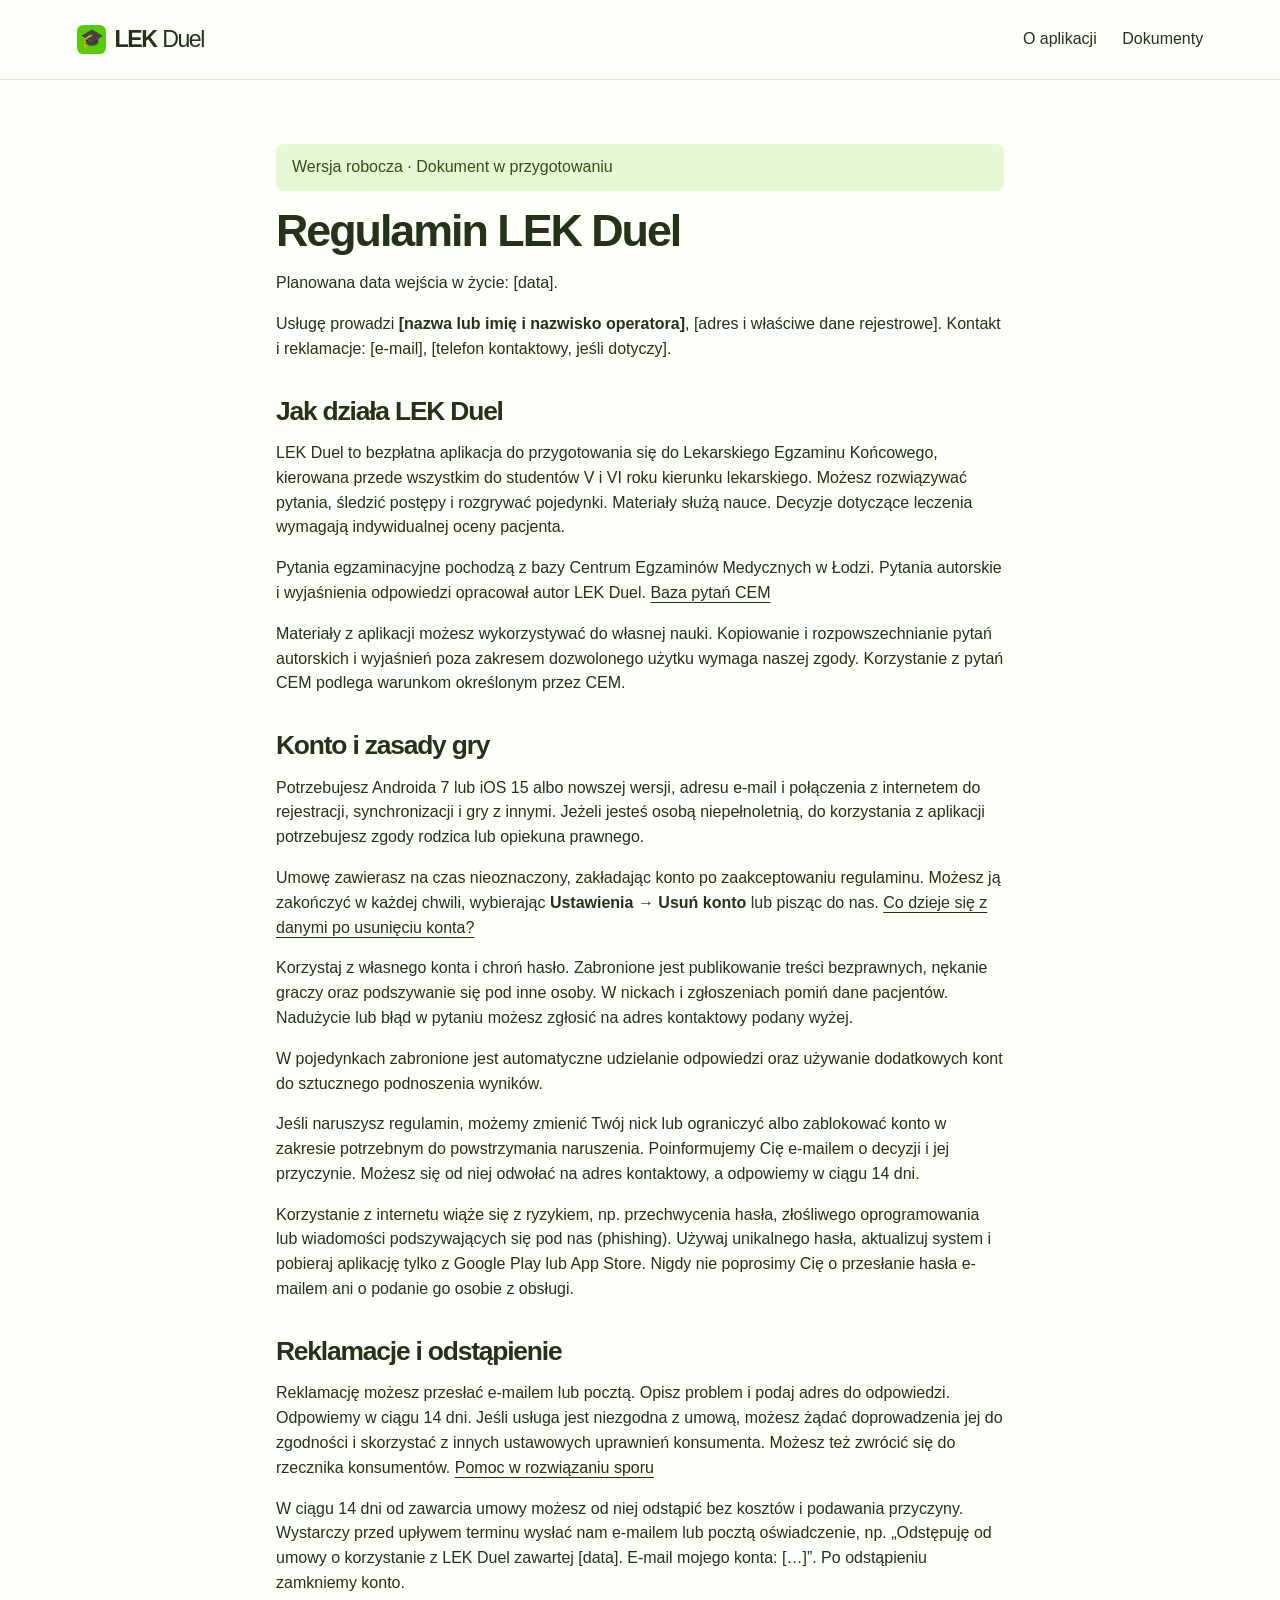
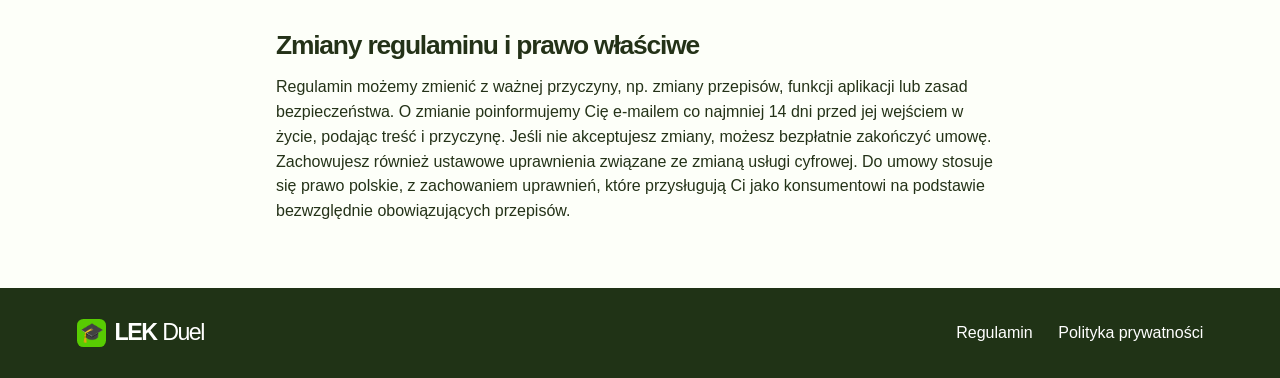
==== regulamin/index.html @ 05bb4e0e "move to main dir" ====
<!doctype html><html lang="pl"><head><meta charset="utf-8"><meta name="viewport" content="width=device-width,initial-scale=1"><title>Regulamin | LEK Duel</title><meta name="description" content="LEK Duel — pytania, powtórki i pojedynki w przygotowaniach do Lekarskiego Egzaminu Końcowego."><link rel="stylesheet" href="../style.css"></head><body><header><a class="brand" href="../index.html" aria-label="LEK Duel — strona główna"><i aria-hidden="true">🎓</i> LEK <b>Duel</b></a><nav aria-label="Nawigacja"><a href="../index.html#aplikacja">O aplikacji</a><a href="../index.html#dokumenty">Dokumenty</a></nav></header><main class="document"><p class="notice">Wersja robocza · Dokument w przygotowaniu</p>
<h1>Regulamin LEK Duel</h1>
<p>Planowana data wejścia w życie: [data].</p>
<p>Usługę prowadzi <strong>[nazwa lub imię i nazwisko operatora]</strong>, [adres i właściwe dane rejestrowe]. Kontakt i reklamacje: [e-mail], [telefon kontaktowy, jeśli dotyczy].</p>
<h2>Jak działa LEK Duel</h2>
<p>LEK Duel to bezpłatna aplikacja do przygotowania się do Lekarskiego Egzaminu Końcowego, kierowana przede wszystkim do studentów V i VI roku kierunku lekarskiego. Możesz rozwiązywać pytania, śledzić postępy i rozgrywać pojedynki. Materiały służą nauce. Decyzje dotyczące leczenia wymagają indywidualnej oceny pacjenta.</p>
<p>Pytania egzaminacyjne pochodzą z bazy Centrum Egzaminów Medycznych w Łodzi. Pytania autorskie i wyjaśnienia odpowiedzi opracował autor LEK Duel. <a href="https://cem.edu.pl/lek_testy.php">Baza pytań CEM</a></p>
<p>Materiały z aplikacji możesz wykorzystywać do własnej nauki. Kopiowanie i rozpowszechnianie pytań autorskich i wyjaśnień poza zakresem dozwolonego użytku wymaga naszej zgody. Korzystanie z pytań CEM podlega warunkom określonym przez CEM.</p>
<h2>Konto i zasady gry</h2>
<p>Potrzebujesz Androida 7 lub iOS 15 albo nowszej wersji, adresu e-mail i połączenia z internetem do rejestracji, synchronizacji i gry z innymi. Jeżeli jesteś osobą niepełnoletnią, do korzystania z aplikacji potrzebujesz zgody rodzica lub opiekuna prawnego.</p>
<p>Umowę zawierasz na czas nieoznaczony, zakładając konto po zaakceptowaniu regulaminu. Możesz ją zakończyć w każdej chwili, wybierając <strong>Ustawienia → Usuń konto</strong> lub pisząc do nas. <a href="../prywatnosc/index.html#usun-konto">Co dzieje się z danymi po usunięciu konta?</a></p>
<p>Korzystaj z własnego konta i chroń hasło. Zabronione jest publikowanie treści bezprawnych, nękanie graczy oraz podszywanie się pod inne osoby. W nickach i zgłoszeniach pomiń dane pacjentów. Nadużycie lub błąd w pytaniu możesz zgłosić na adres kontaktowy podany wyżej.</p>
<p>W pojedynkach zabronione jest automatyczne udzielanie odpowiedzi oraz używanie dodatkowych kont do sztucznego podnoszenia wyników.</p>
<p>Jeśli naruszysz regulamin, możemy zmienić Twój nick lub ograniczyć albo zablokować konto w zakresie potrzebnym do powstrzymania naruszenia. Poinformujemy Cię e-mailem o decyzji i jej przyczynie. Możesz się od niej odwołać na adres kontaktowy, a odpowiemy w ciągu 14 dni.</p>
<p>Korzystanie z internetu wiąże się z ryzykiem, np. przechwycenia hasła, złośliwego oprogramowania lub wiadomości podszywających się pod nas (phishing). Używaj unikalnego hasła, aktualizuj system i pobieraj aplikację tylko z Google Play lub App Store. Nigdy nie poprosimy Cię o przesłanie hasła e-mailem ani o podanie go osobie z obsługi.</p>
<h2>Reklamacje i odstąpienie</h2>
<p>Reklamację możesz przesłać e-mailem lub pocztą. Opisz problem i podaj adres do odpowiedzi. Odpowiemy w ciągu 14 dni. Jeśli usługa jest niezgodna z umową, możesz żądać doprowadzenia jej do zgodności i skorzystać z innych ustawowych uprawnień konsumenta. Możesz też zwrócić się do rzecznika konsumentów. <a href="https://polubowne.uokik.gov.pl/">Pomoc w rozwiązaniu sporu</a></p>
<p>W ciągu 14 dni od zawarcia umowy możesz od niej odstąpić bez kosztów i podawania przyczyny. Wystarczy przed upływem terminu wysłać nam e-mailem lub pocztą oświadczenie, np. „Odstępuję od umowy o korzystanie z LEK Duel zawartej [data]. E-mail mojego konta: […]”. Po odstąpieniu zamkniemy konto.</p>
<h2>Zmiany regulaminu i prawo właściwe</h2>
<p>Regulamin możemy zmienić z ważnej przyczyny, np. zmiany przepisów, funkcji aplikacji lub zasad bezpieczeństwa. O zmianie poinformujemy Cię e-mailem co najmniej 14 dni przed jej wejściem w życie, podając treść i przyczynę. Jeśli nie akceptujesz zmiany, możesz bezpłatnie zakończyć umowę. Zachowujesz również ustawowe uprawnienia związane ze zmianą usługi cyfrowej. Do umowy stosuje się prawo polskie, z zachowaniem uprawnień, które przysługują Ci jako konsumentowi na podstawie bezwzględnie obowiązujących przepisów.</p>
</main><footer><a class="brand" href="../index.html" aria-label="LEK Duel — strona główna"><i aria-hidden="true">🎓</i> LEK <b>Duel</b></a><div><a href="../regulamin/index.html">Regulamin</a><a href="../prywatnosc/index.html">Polityka prywatności</a></div></footer></body></html>
---- style.css ----
:root{--ink:#243218;--green:#367300;--lime:#58cc02;color:var(--ink);font:100%/1.55 Inter,"Segoe UI",sans-serif}*{box-sizing:border-box}body{margin:0;background:#fdfff9}header,footer,.hero,#aplikacja,#dokumenty{padding-inline:max(6vw,calc((100vw - 1170px)/2))}header,footer,nav,footer div{display:flex;align-items:center;justify-content:space-between;gap:1.6rem}header{min-height:80px;border-bottom:1px solid #dbe8cd}a{color:inherit;text-underline-offset:4px}nav a,.brand,footer a{text-decoration:none}a:hover{text-decoration:underline}a:focus-visible,button:focus-visible{outline:3px solid #db8100;outline-offset:4px}.brand{display:inline-flex;gap:.25em;align-items:center;white-space:nowrap;font-size:1.45rem;font-weight:800;letter-spacing:-.065em}.brand b{font-weight:450}.brand i{background:var(--lime);color:var(--ink);border-radius:.4rem;font:1.2rem/1.8rem system-ui;text-align:center;width:1.8rem;margin-right:.2rem}.hero{display:grid;grid-template-columns:1.1fr 1fr;gap:5%;align-items:center;padding-block:5rem}.kicker{font-size:.76rem;font-weight:750;letter-spacing:.15em;color:var(--green);margin:0 0 1rem}h1,h2,h3{letter-spacing:-.045em;line-height:1.07;margin:0}h1{font-size:clamp(2.8rem,5.25vw,5.7rem)}h1 em{font-family:Georgia,serif;font-weight:500;color:var(--green)}.intro{font-size:1.15rem;max-width:35rem;color:#4b4b4b;margin:1.7rem 0 2rem}.cta{display:inline-block;background:var(--lime);color:var(--ink);padding:.8rem 1.4rem;border-radius:.5rem;text-decoration:none;font-weight:650}.demo{padding:2.5rem clamp(1rem,3.2vw,3.5rem);border-radius:1.6rem;background-color:var(--lime);background-image:linear-gradient(#20400015 1px,transparent 1px),linear-gradient(90deg,#20400015 1px,transparent 1px);background-size:26px 26px}.quiz{background:#ffffff;border-radius:1rem;padding:1.5rem;box-shadow:7px 8px 0 #388500;transform:rotate(-2deg)}.quizhead{display:flex;align-items:center;justify-content:space-between;border-bottom:1px solid #dce7d2;padding-bottom:1rem;margin-bottom:1.4rem;font-weight:750}.quizhead small{background:var(--lime);border-radius:2rem;padding:.15rem .65rem}.quiz h2{font-size:1.6rem}.quiz form{display:grid;gap:.45rem;margin:1.15rem 0 .8rem}.quiz button{text-align:left;background:white;color:var(--ink);border:1px solid #cfddc3;border-radius:.45rem;padding:.55rem;font:inherit;cursor:pointer}.quiz button b{display:inline-block;width:1.6rem;text-align:center;background:#eff7e9;border-radius:.2rem;margin-right:.5rem}.quiz button:hover,.quiz button.correct{background:#d6f6bc}.quiz button.wrong{background:#ffe6d5}#result{display:block;min-height:2.7em}#aplikacja{background:#eefade;padding-block:3.5rem}h2{font-size:clamp(2rem,3.4vw,3rem)}.features,.docs{display:grid;gap:2rem;grid-template-columns:repeat(3,1fr);margin-top:2rem}.features article{border-top:2px solid #81ce40;padding-top:1.4rem}.features p{color:#4b4b4b}.features h3{font-size:1.35rem}#dokumenty{padding-block:3.5rem}.docs{grid-template-columns:repeat(2,1fr)}.docs a{border-block:1px solid #c4daaf;padding-block:1rem;font-size:1.15rem}footer{padding-block:1.7rem;background:#203316;color:white}.document{max-width:48rem;margin:auto;padding:3rem 1.25rem}.document h1{font-size:2.8rem}.document h2{font-size:1.65rem;margin-top:2.2rem}.document h3{margin-top:1.8rem}.notice{color:#314f17;background:#e7f8d4;padding:.7rem 1rem;border-radius:.5rem}@media(max-width:800px){.hero{grid-template-columns:1fr;padding-block:2.8rem;gap:2rem}.demo{max-width:35rem;width:100%;margin:auto}.features{grid-template-columns:1fr;gap:.65rem}}@media(max-width:520px){header,footer,.hero,#aplikacja,#dokumenty{padding-inline:5%}nav,footer div{gap:.8rem;font-size:.9rem}.docs{grid-template-columns:1fr;gap:0}.demo{padding:1.6rem}.quiz{padding:1.1rem}footer{align-items:flex-start;flex-direction:column}h1{font-size:clamp(2.35rem,10vw,3.2rem)}}
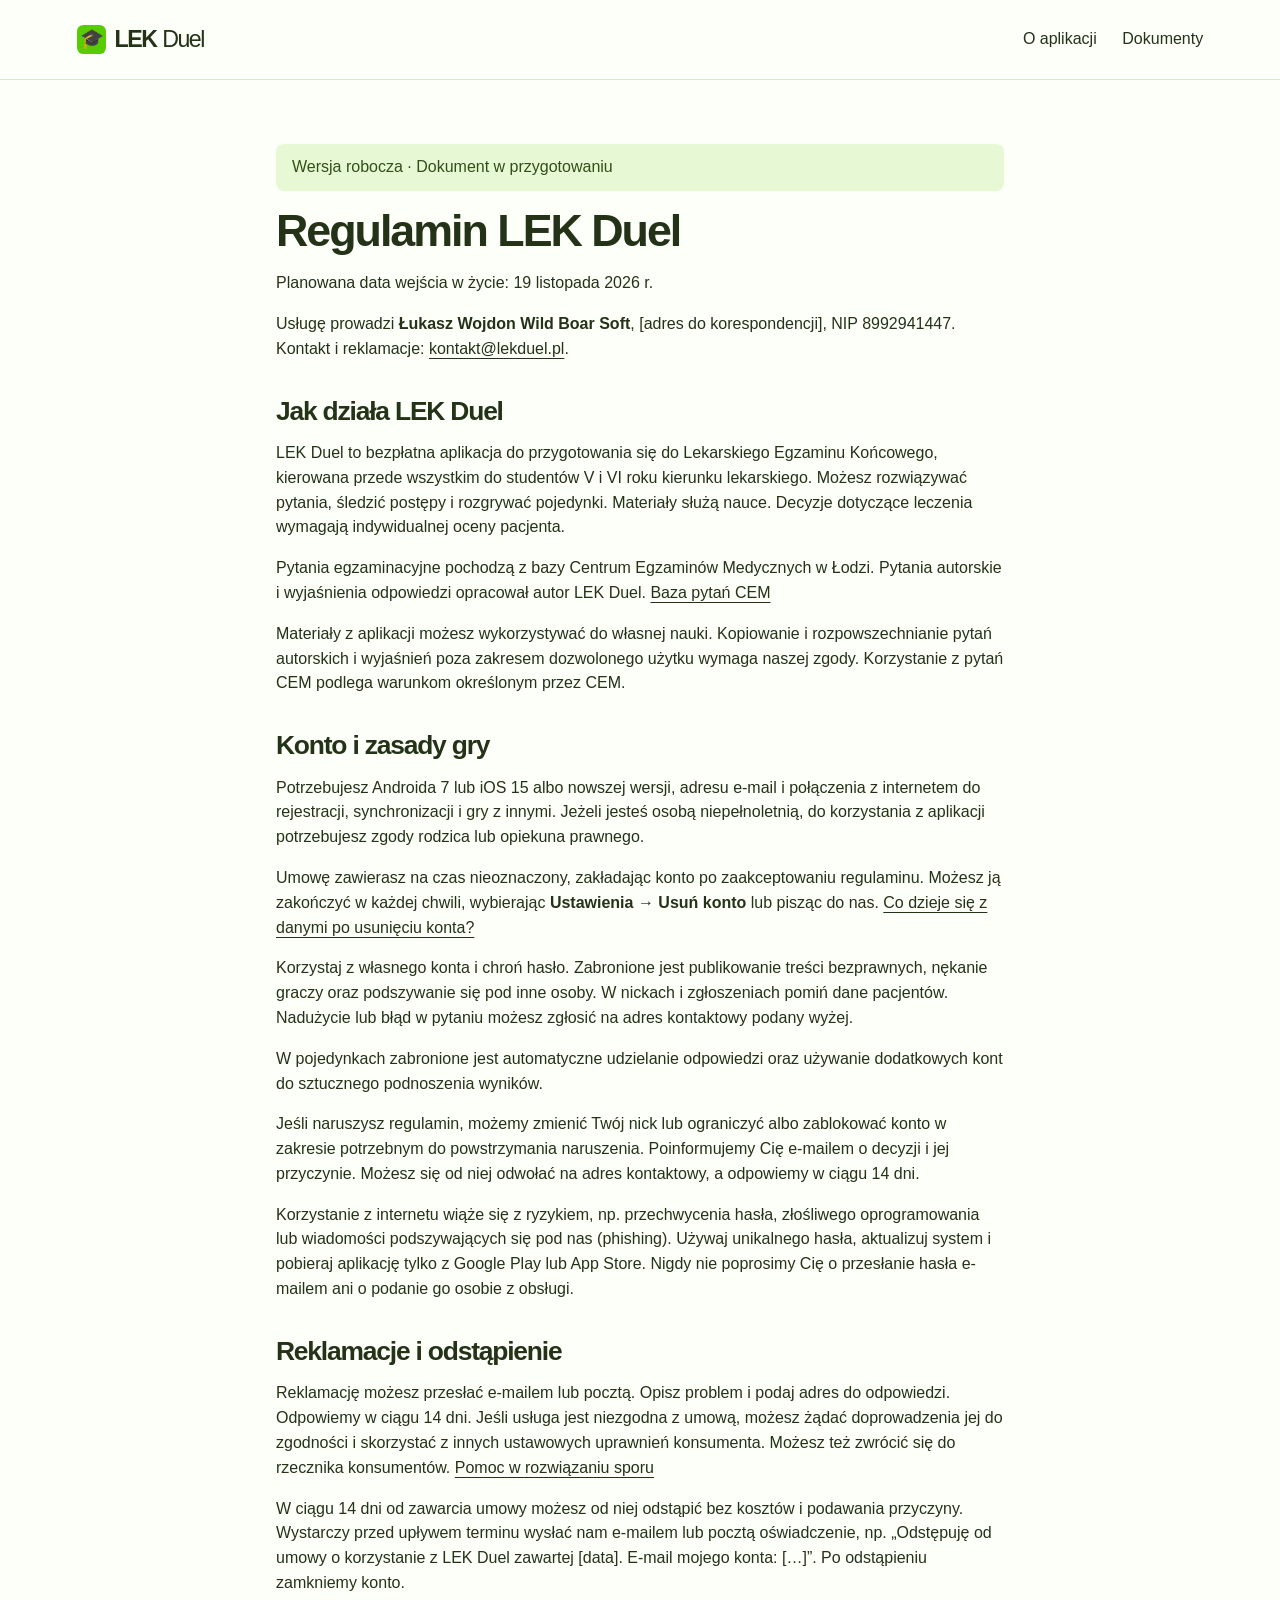
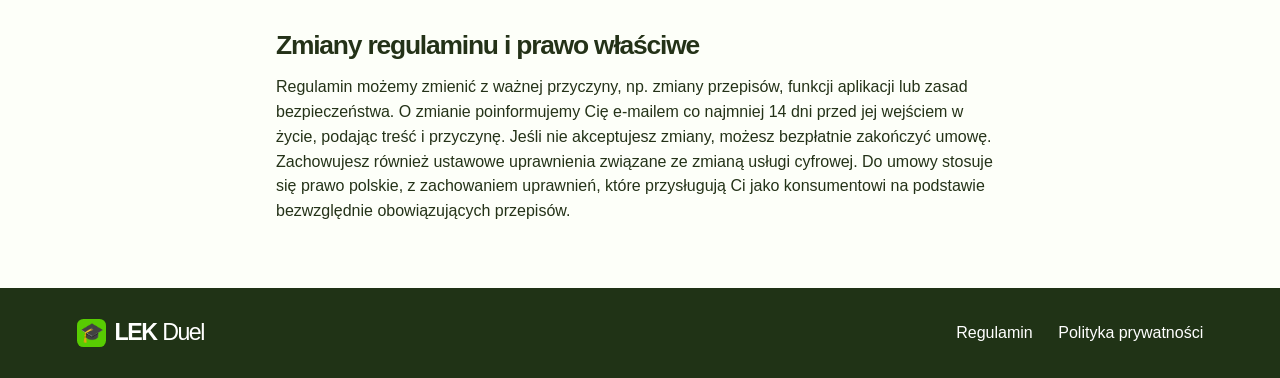
==== commit 958e8faf: "Update privacy policy (analytics, crashlytics, retention) and terms Co-Authored-By: Claude Sonnet 5." ====
--- a/regulamin/index.html
+++ b/regulamin/index.html
@@ -1,7 +1,7 @@
 <!doctype html><html lang="pl"><head><meta charset="utf-8"><meta name="viewport" content="width=device-width,initial-scale=1"><title>Regulamin | LEK Duel</title><meta name="description" content="LEK Duel — pytania, powtórki i pojedynki w przygotowaniach do Lekarskiego Egzaminu Końcowego."><link rel="stylesheet" href="../style.css"></head><body><header><a class="brand" href="../index.html" aria-label="LEK Duel — strona główna"><i aria-hidden="true">🎓</i> LEK <b>Duel</b></a><nav aria-label="Nawigacja"><a href="../index.html#aplikacja">O aplikacji</a><a href="../index.html#dokumenty">Dokumenty</a></nav></header><main class="document"><p class="notice">Wersja robocza · Dokument w przygotowaniu</p>
 <h1>Regulamin LEK Duel</h1>
-<p>Planowana data wejścia w życie: [data].</p>
-<p>Usługę prowadzi <strong>[nazwa lub imię i nazwisko operatora]</strong>, [adres i właściwe dane rejestrowe]. Kontakt i reklamacje: [e-mail], [telefon kontaktowy, jeśli dotyczy].</p>
+<p>Planowana data wejścia w życie: 19 listopada 2026 r.</p>
+<p>Usługę prowadzi <strong>Łukasz Wojdon Wild Boar Soft</strong>, [adres do korespondencji], NIP 8992941447. Kontakt i reklamacje: <a href="mailto:kontakt@lekduel.pl">kontakt@lekduel.pl</a>.</p>
 <h2>Jak działa LEK Duel</h2>
 <p>LEK Duel to bezpłatna aplikacja do przygotowania się do Lekarskiego Egzaminu Końcowego, kierowana przede wszystkim do studentów V i VI roku kierunku lekarskiego. Możesz rozwiązywać pytania, śledzić postępy i rozgrywać pojedynki. Materiały służą nauce. Decyzje dotyczące leczenia wymagają indywidualnej oceny pacjenta.</p>
 <p>Pytania egzaminacyjne pochodzą z bazy Centrum Egzaminów Medycznych w Łodzi. Pytania autorskie i wyjaśnienia odpowiedzi opracował autor LEK Duel. <a href="https://cem.edu.pl/lek_testy.php">Baza pytań CEM</a></p>
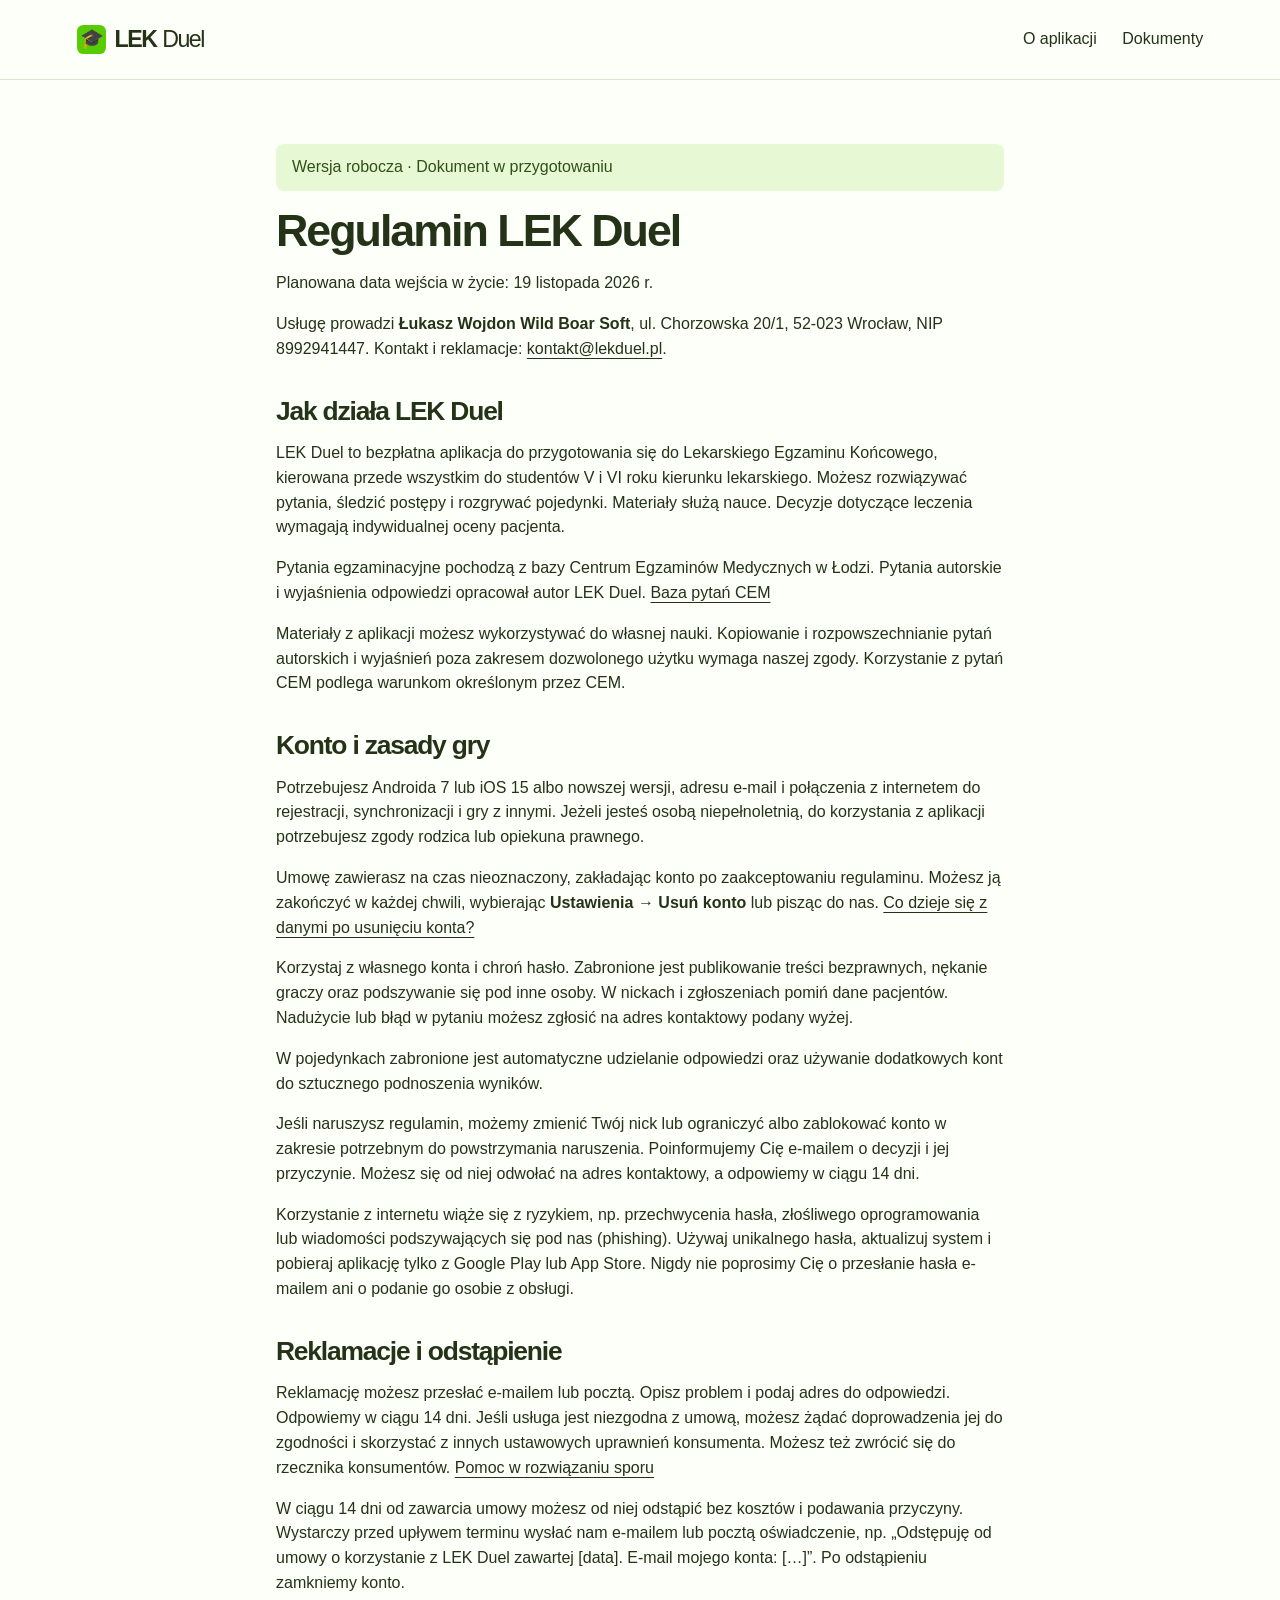
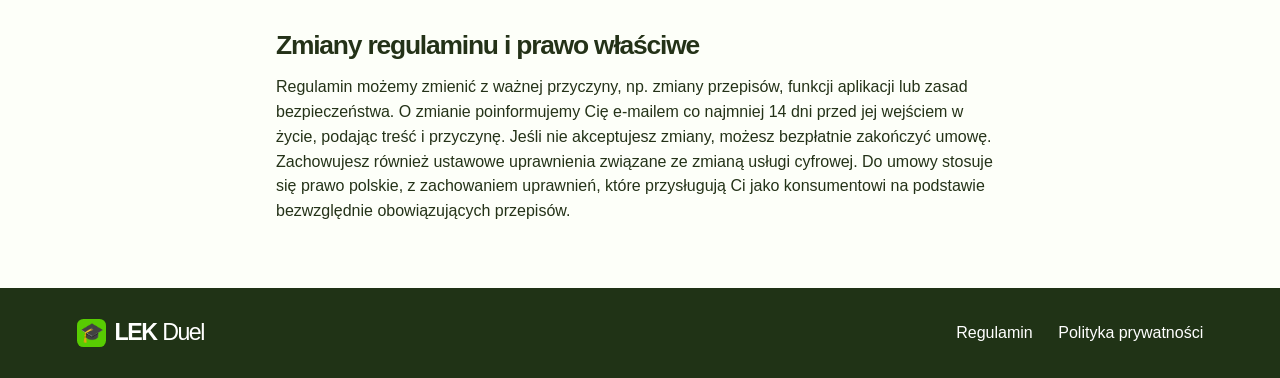
==== commit 9cbefd27: "Add correspondence address; Analytics events no longer include account id Co-Authored-By: Claude Opu" ====
--- a/regulamin/index.html
+++ b/regulamin/index.html
@@ -1,7 +1,7 @@
 <!doctype html><html lang="pl"><head><meta charset="utf-8"><meta name="viewport" content="width=device-width,initial-scale=1"><title>Regulamin | LEK Duel</title><meta name="description" content="LEK Duel — pytania, powtórki i pojedynki w przygotowaniach do Lekarskiego Egzaminu Końcowego."><link rel="stylesheet" href="../style.css"></head><body><header><a class="brand" href="../index.html" aria-label="LEK Duel — strona główna"><i aria-hidden="true">🎓</i> LEK <b>Duel</b></a><nav aria-label="Nawigacja"><a href="../index.html#aplikacja">O aplikacji</a><a href="../index.html#dokumenty">Dokumenty</a></nav></header><main class="document"><p class="notice">Wersja robocza · Dokument w przygotowaniu</p>
 <h1>Regulamin LEK Duel</h1>
 <p>Planowana data wejścia w życie: 19 listopada 2026 r.</p>
-<p>Usługę prowadzi <strong>Łukasz Wojdon Wild Boar Soft</strong>, [adres do korespondencji], NIP 8992941447. Kontakt i reklamacje: <a href="mailto:kontakt@lekduel.pl">kontakt@lekduel.pl</a>.</p>
+<p>Usługę prowadzi <strong>Łukasz Wojdon Wild Boar Soft</strong>, ul. Chorzowska 20/1, 52-023 Wrocław, NIP 8992941447. Kontakt i reklamacje: <a href="mailto:kontakt@lekduel.pl">kontakt@lekduel.pl</a>.</p>
 <h2>Jak działa LEK Duel</h2>
 <p>LEK Duel to bezpłatna aplikacja do przygotowania się do Lekarskiego Egzaminu Końcowego, kierowana przede wszystkim do studentów V i VI roku kierunku lekarskiego. Możesz rozwiązywać pytania, śledzić postępy i rozgrywać pojedynki. Materiały służą nauce. Decyzje dotyczące leczenia wymagają indywidualnej oceny pacjenta.</p>
 <p>Pytania egzaminacyjne pochodzą z bazy Centrum Egzaminów Medycznych w Łodzi. Pytania autorskie i wyjaśnienia odpowiedzi opracował autor LEK Duel. <a href="https://cem.edu.pl/lek_testy.php">Baza pytań CEM</a></p>
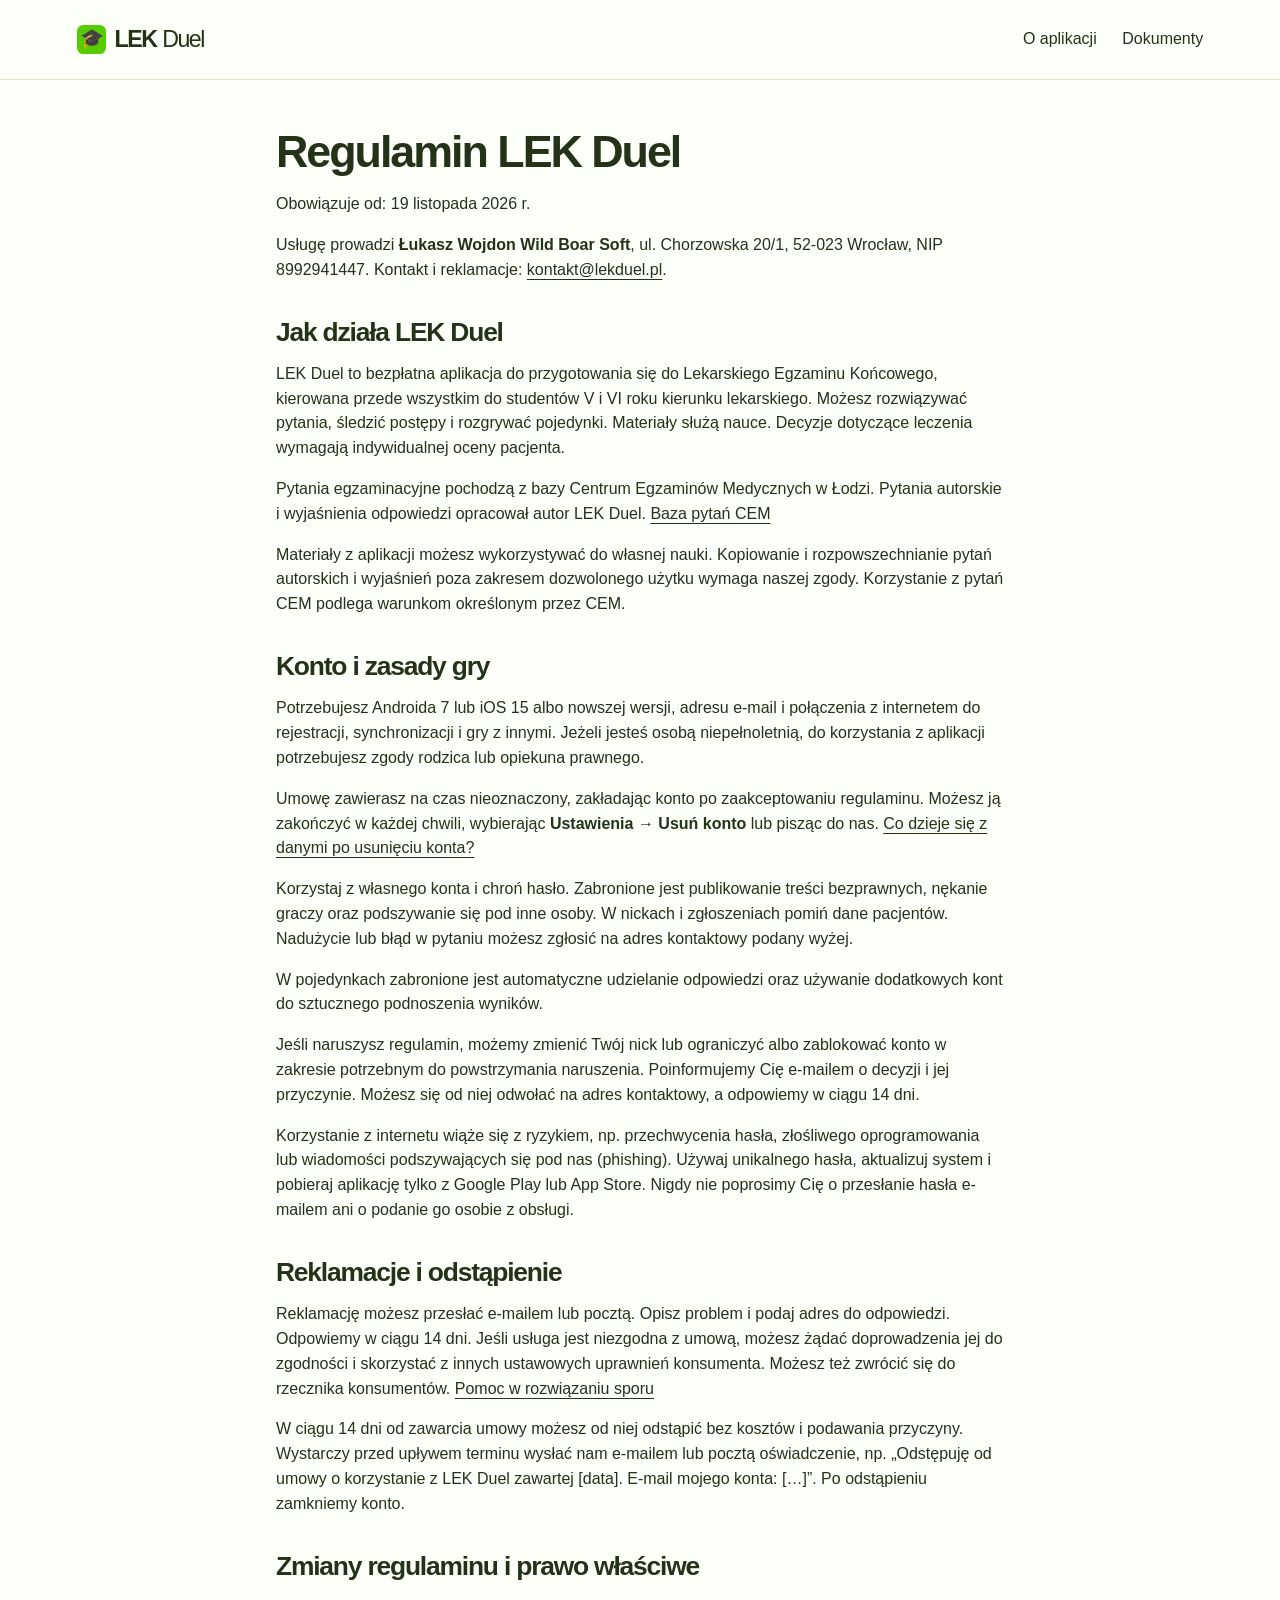
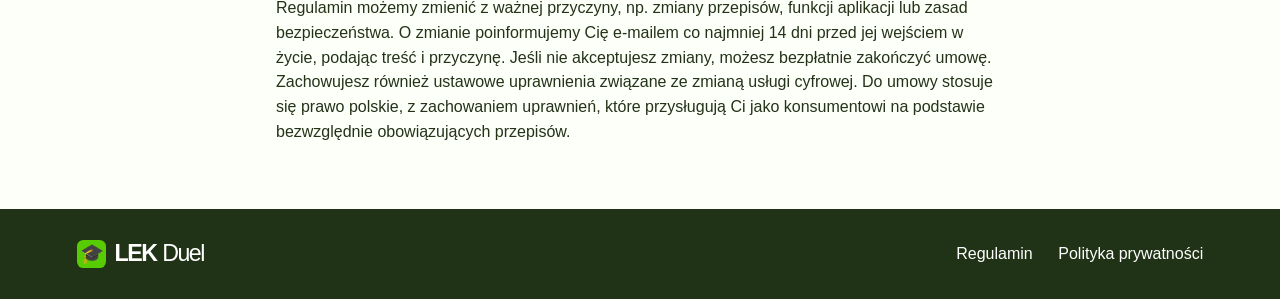
==== commit cffd2d60: "Polityka i regulamin: wersja ostateczna, kopie zapasowe, data obowiazywania Co-Authored-By: Claude O" ====
--- a/regulamin/index.html
+++ b/regulamin/index.html
@@ -1,6 +1,6 @@
-<!doctype html><html lang="pl"><head><meta charset="utf-8"><meta name="viewport" content="width=device-width,initial-scale=1"><title>Regulamin | LEK Duel</title><meta name="description" content="LEK Duel — pytania, powtórki i pojedynki w przygotowaniach do Lekarskiego Egzaminu Końcowego."><link rel="stylesheet" href="../style.css"></head><body><header><a class="brand" href="../index.html" aria-label="LEK Duel — strona główna"><i aria-hidden="true">🎓</i> LEK <b>Duel</b></a><nav aria-label="Nawigacja"><a href="../index.html#aplikacja">O aplikacji</a><a href="../index.html#dokumenty">Dokumenty</a></nav></header><main class="document"><p class="notice">Wersja robocza · Dokument w przygotowaniu</p>
+<!doctype html><html lang="pl"><head><meta charset="utf-8"><meta name="viewport" content="width=device-width,initial-scale=1"><title>Regulamin | LEK Duel</title><meta name="description" content="LEK Duel — pytania, powtórki i pojedynki w przygotowaniach do Lekarskiego Egzaminu Końcowego."><link rel="stylesheet" href="../style.css"></head><body><header><a class="brand" href="../index.html" aria-label="LEK Duel — strona główna"><i aria-hidden="true">🎓</i> LEK <b>Duel</b></a><nav aria-label="Nawigacja"><a href="../index.html#aplikacja">O aplikacji</a><a href="../index.html#dokumenty">Dokumenty</a></nav></header><main class="document">
 <h1>Regulamin LEK Duel</h1>
-<p>Planowana data wejścia w życie: 19 listopada 2026 r.</p>
+<p>Obowiązuje od: 19 listopada 2026 r.</p>
 <p>Usługę prowadzi <strong>Łukasz Wojdon Wild Boar Soft</strong>, ul. Chorzowska 20/1, 52-023 Wrocław, NIP 8992941447. Kontakt i reklamacje: <a href="mailto:kontakt@lekduel.pl">kontakt@lekduel.pl</a>.</p>
 <h2>Jak działa LEK Duel</h2>
 <p>LEK Duel to bezpłatna aplikacja do przygotowania się do Lekarskiego Egzaminu Końcowego, kierowana przede wszystkim do studentów V i VI roku kierunku lekarskiego. Możesz rozwiązywać pytania, śledzić postępy i rozgrywać pojedynki. Materiały służą nauce. Decyzje dotyczące leczenia wymagają indywidualnej oceny pacjenta.</p>
